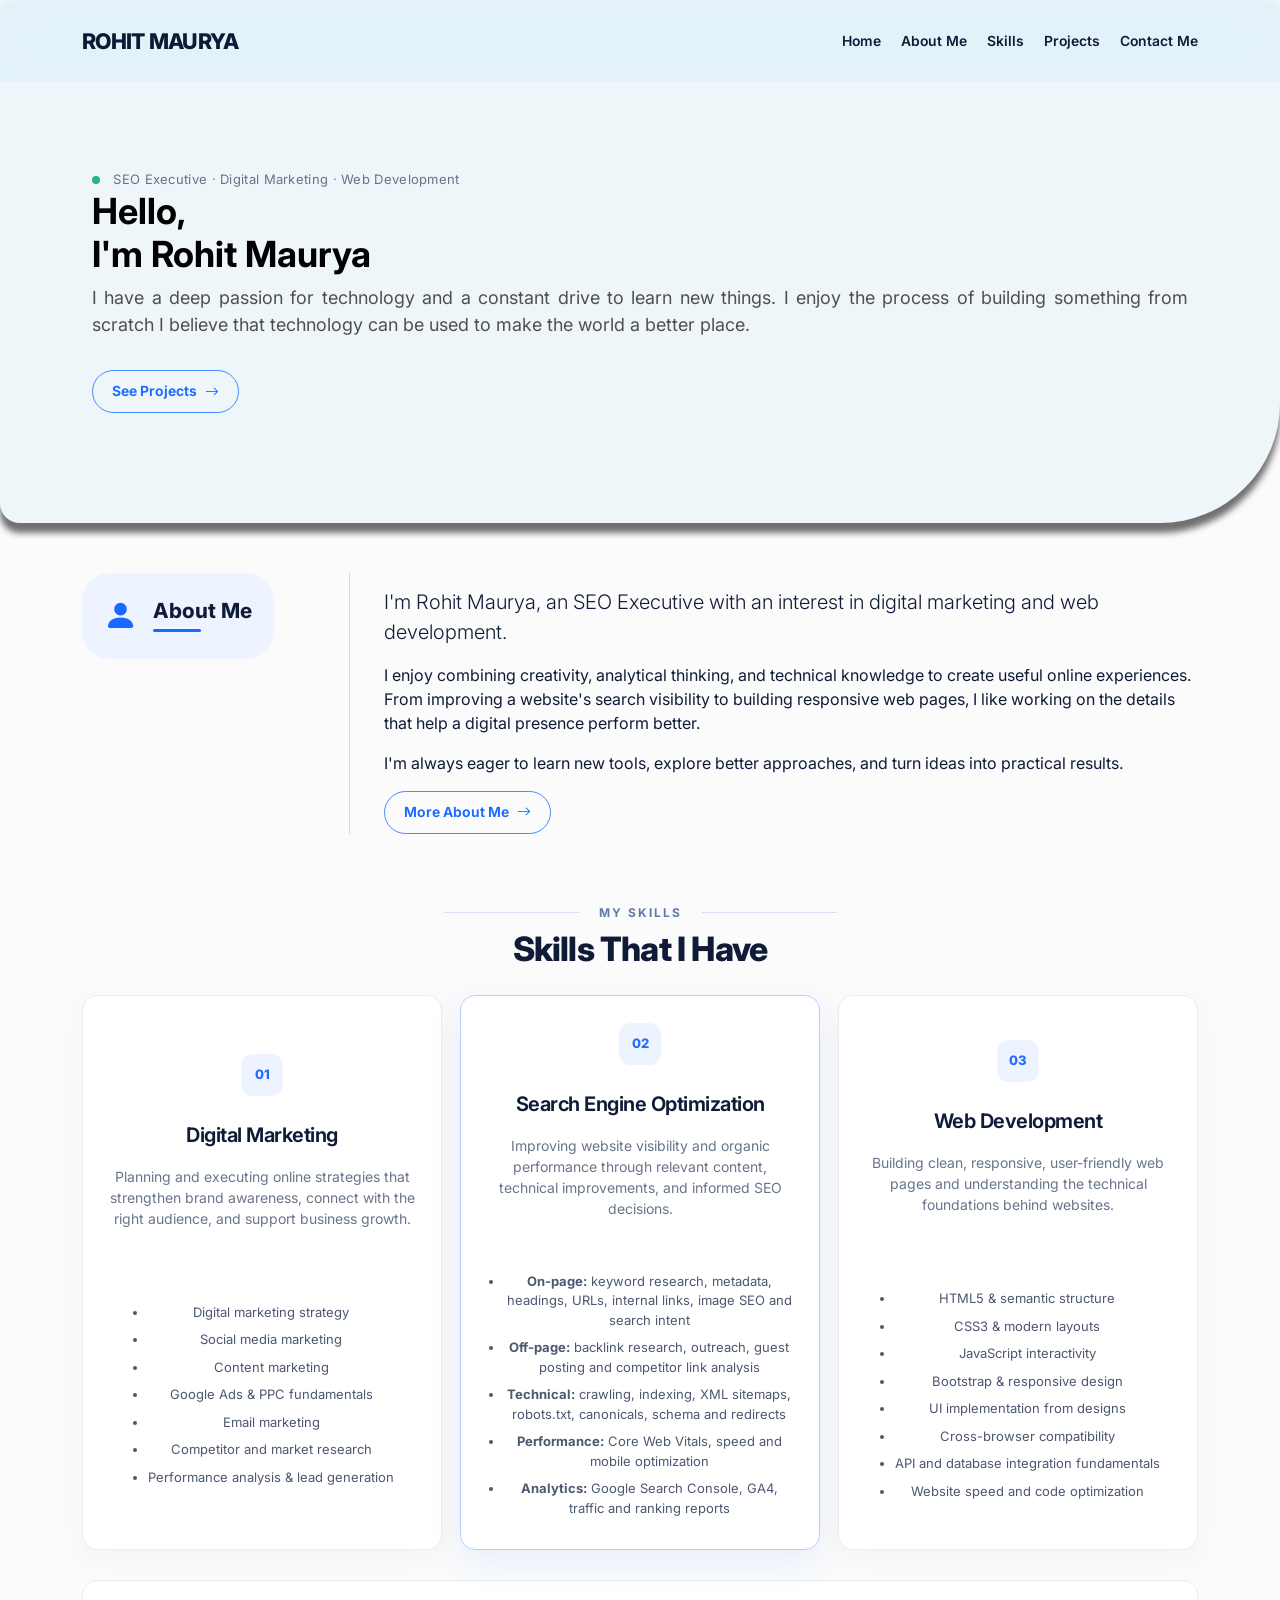
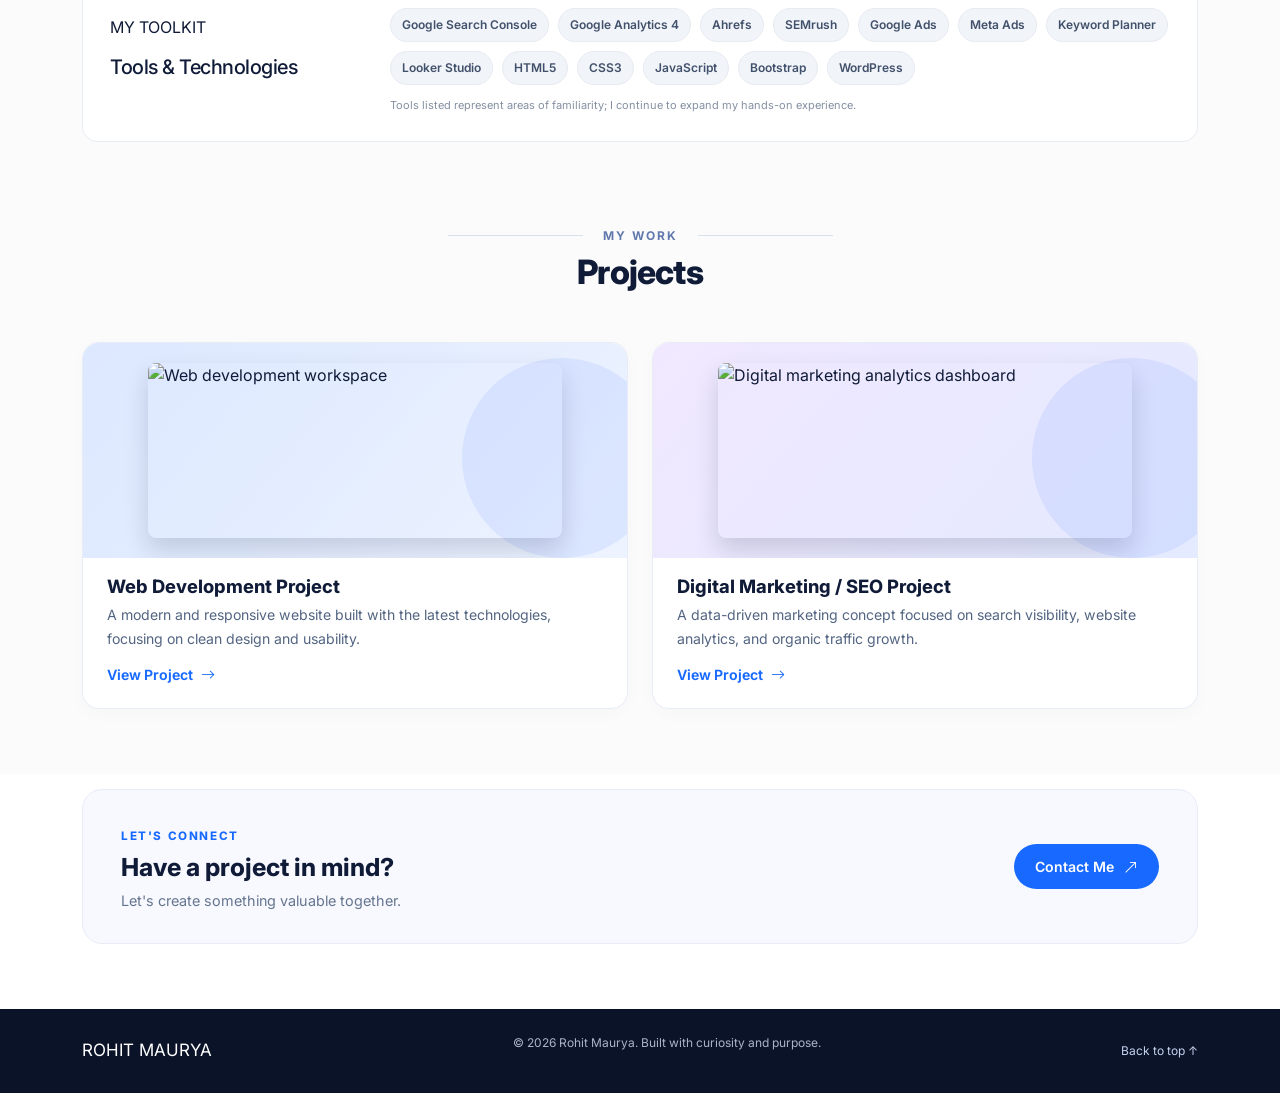
==== index.html @ 66397ce5 "Add files via upload" ====
<!DOCTYPE html>
<html lang="en">

<head>
    <meta charset="UTF-8">
    <meta name="viewport" content="width=device-width, initial-scale=1.0">

    <title>Rohit Maurya | SEO & Digital Marketing Professional</title>
    <meta name="description" content="Portfolio of Rohit Maurya, SEO Executive and Web Development enthusiast.">

    <!-- Bootstrap 5 -->
    <link href="https://cdn.jsdelivr.net/npm/bootstrap@5.3.3/dist/css/bootstrap.min.css" rel="stylesheet">

    <!-- Bootstrap Icons -->
    <link href="https://cdn.jsdelivr.net/npm/bootstrap-icons@1.11.3/font/bootstrap-icons.min.css" rel="stylesheet">

    <!-- Google Fonts -->
    <link href="https://fonts.googleapis.com/css2?family=Inter:wght@400;500;600;700;800&display=swap" rel="stylesheet">

    <link rel="stylesheet" href="style.css">
</head>

<body>

    <!-- Navbar -->
    <nav class="navbar navbar-expand-lg fixed-top" id="mainNav">
        <div class="container">
            <a class="navbar-brand" href="#home">
                ROHIT <span>MAURYA</span>
            </a>

            <button class="navbar-toggler" type="button" data-bs-toggle="collapse" data-bs-target="#navMenu"
                aria-controls="navMenu" aria-expanded="false" aria-label="Toggle navigation">
                <span class="navbar-toggler-icon"></span>
            </button>

            <div class="collapse navbar-collapse" id="navMenu">
                <ul class="navbar-nav ms-auto">
                    <li class="nav-item"><a class="nav-link active" href="/index.html">Home</a></li>
                    <li class="nav-item"><a class="nav-link" href="/aboutme.html">About Me</a></li>
                    <li class="nav-item"><a class="nav-link" href="/skill.html">Skills</a></li>
                    <li class="nav-item"><a class="nav-link" href="/projects.html">Projects</a></li>
                    <li class="nav-item"><a class="nav-link" href="#contact">Contact Me</a></li>
                </ul>
            </div>
        </div>
    </nav>

    <main>
        <!-- herosection -->
        <div class="container-fluid herosection">
            <div class="card-body hero-body">
                <div class="hero-note"><span class="dot"></span> SEO Executive · Digital Marketing · Web Development
                </div>
                <h2 class="card-title mb-2 hero-title">Hello,<br>I'm Rohit Maurya</h2>
                <p class="card-text hero-content">
                    I have a deep passion for technology and a constant drive to learn new things. I enjoy the process
                    of building
                    something from scratch I believe that technology can be used to make the world a better place.</p>
                <a href="/projects.html" class="hero-btn text-link mt-3">
                    See Projects<i class="bi bi-arrow-right"></i>
                </a>
            </div>

        </div>
        <!-- herosection -->


        <!-- About -->
        <section class="about-section section-space" id="about">
            <div class="container">
                <div class="row align-items-start g-4 g-lg-5">
                    <div class="col-lg-3">
                        <div class="about-label">
                            <i class="bi bi-person-fill"></i>
                            <div>
                                <h2>About Me</h2>
                                <span class="mini-line"></span>
                            </div>
                        </div>
                    </div>

                    <div class="col-lg-9 about-content">
                        <p class="about-text">
                        <p class="lead">I'm Rohit Maurya, an SEO Executive with an interest in digital marketing and web
                            development.</p>
                        <p>I enjoy combining creativity, analytical thinking, and technical knowledge to create useful
                            online experiences. From improving a website's search visibility to building responsive web
                            pages, I like working on the details that help a digital presence perform better.</p>
                        <p>I'm always eager to learn new tools, explore better approaches, and turn ideas into practical
                            results.</p>
                        </p>

                        <a href="/aboutme.html" class="hero-btn text-link">
                            More About Me <i class="bi bi-arrow-right"></i>
                        </a>
                    </div>
                </div>
            </div>
        </section>

        <!-- Skills -->
        <section class="skills-section section-space" id="skills">
            <div class="container">
                <div class="section-title">
                    <div class="title-divider"></div>
                    <span>MY SKILLS</span>
                    <div class="title-divider"></div>
                </div>

                <h2 class="section-heading">Skills That I Have</h2>

                <!--  -->
                 <div class="skill-grid">
          <article class="skill-card">
            <div class="card-icon">01</div>
            <h3>Digital Marketing</h3>
            <p>Planning and executing online strategies that strengthen brand awareness, connect with the right audience, and support business growth.</p>
            <ul>
              <li>Digital marketing strategy</li><li>Social media marketing</li><li>Content marketing</li>
              <li>Google Ads &amp; PPC fundamentals</li><li>Email marketing</li><li>Competitor and market research</li>
              <li>Performance analysis &amp; lead generation</li>
            </ul>
          </article>
          <article class="skill-card featured">
            <div class="card-icon">02</div>
            <h3>Search Engine Optimization</h3>
            <p>Improving website visibility and organic performance through relevant content, technical improvements, and informed SEO decisions.</p>
            <ul>
              <li><strong>On-page:</strong> keyword research, metadata, headings, URLs, internal links, image SEO and search intent</li>
              <li><strong>Off-page:</strong> backlink research, outreach, guest posting and competitor link analysis</li>
              <li><strong>Technical:</strong> crawling, indexing, XML sitemaps, robots.txt, canonicals, schema and redirects</li>
              <li><strong>Performance:</strong> Core Web Vitals, speed and mobile optimization</li>
              <li><strong>Analytics:</strong> Google Search Console, GA4, traffic and ranking reports</li>
            </ul>
          </article>
          <article class="skill-card">
            <div class="card-icon">03</div>
            <h3>Web Development</h3>
            <p>Building clean, responsive, user-friendly web pages and understanding the technical foundations behind websites.</p>
            <ul>
              <li>HTML5 &amp; semantic structure</li><li>CSS3 &amp; modern layouts</li><li>JavaScript interactivity</li>
              <li>Bootstrap &amp; responsive design</li><li>UI implementation from designs</li>
              <li>Cross-browser compatibility</li><li>API and database integration fundamentals</li>
              <li>Website speed and code optimization</li>
            </ul>
          </article>
        </div>
           <div class="tools-panel">
          <div><p class="section-kicker">MY TOOLKIT</p><h3>Tools &amp; Technologies</h3></div>
          <div class="tool-tags">
            <span>Google Search Console</span><span>Google Analytics 4</span><span>Ahrefs</span>
            <span>SEMrush</span><span>Google Ads</span><span>Meta Ads</span>
            <span>Keyword Planner</span><span>Looker Studio</span><span>HTML5</span>
            <span>CSS3</span><span>JavaScript</span><span>Bootstrap</span><span>WordPress</span>
          </div>
          <p class="tool-note">Tools listed represent areas of familiarity; I continue to expand my hands-on experience.</p>
        </div>
                <!--  -->
            </div>
        </section>

        <!-- Projects -->
        <section class="projects-section section-space" id="projects">
            <div class="container">
                <div class="section-title">
                    <div class="title-divider"></div>
                    <span>MY WORK</span>
                    <div class="title-divider"></div>
                </div>

                <h2 class="section-heading">Projects</h2>

                <div class="row g-4 project-grid">
                    <!-- Project 1 -->
                    <div class="col-lg-6">
                        <article class="project-card">
                            <div class="project-visual web-visual">
                                <div class="visual-circle"></div>
                                <img src="https://images.unsplash.com/photo-1498050108023-c5249f4df085?auto=format&fit=crop&w=1000&q=85"
                                    alt="Web development workspace" loading="lazy">
                            </div>

                            <div class="project-content">
                                <h3>Web Development Project</h3>
                                <p>
                                    A modern and responsive website built with the latest
                                    technologies, focusing on clean design and usability.
                                </p>
                                <a href="/projects.html" class="project-link">
                                    View Project <i class="bi bi-arrow-right"></i>
                                </a>
                            </div>
                        </article>
                    </div>

                    <!-- Project 2 -->
                    <div class="col-lg-6">
                        <article class="project-card">
                            <div class="project-visual marketing-visual">
                                <div class="visual-circle"></div>
                                <img src="https://images.unsplash.com/photo-1460925895917-afdab827c52f?auto=format&fit=crop&w=1000&q=85"
                                    alt="Digital marketing analytics dashboard" loading="lazy">
                            </div>

                            <div class="project-content">
                                <h3>Digital Marketing / SEO Project</h3>
                                <p>
                                    A data-driven marketing concept focused on search
                                    visibility, website analytics, and organic traffic growth.
                                </p>
                                <a href="/projects.html" class="project-link">
                                    View Project <i class="bi bi-arrow-right"></i>
                                </a>
                            </div>
                        </article>
                    </div>
                </div>
            </div>
        </section>

        <!-- Contact -->
        <section class="contact-strip" id="contact">
            <div class="container">
                <div class="contact-inner">
                    <div>
                        <span class="contact-eyebrow">LET'S CONNECT</span>
                        <h2>Have a project in mind?</h2>
                        <p>Let's create something valuable together.</p>
                    </div>

                    <a class="contact-button" href="mailto:rohitmaurya0117@gmail.com">
                        Contact Me <i class="bi bi-arrow-up-right"></i>
                    </a>
                </div>
            </div>
        </section>
    </main>

      
  </main>

  <footer class="footer">
    <div class="container footer-inner"><a class="brand" href="#home">ROHIT MAURYA</a><p>© <span id="year"></span> Rohit Maurya. Built with curiosity and purpose.</p><a href="#home">Back to top ↑</a></div>
  </footer>
    <script src="https://cdnjs.cloudflare.com/ajax/libs/animejs/4.5.0/anime.esm.min.js"
        integrity="sha512-Wr0/JdMQ70ZcJuGM00/sVJDfzeCWRFL+H7A8zTi1gIH6t5KwIFBi5yGyXAb1EV81yyJfOAC5cBMR56NZNC5a0g=="
        crossorigin="anonymous" referrerpolicy="no-referrer"></script>
    <script src="https://cdn.jsdelivr.net/npm/bootstrap@5.3.3/dist/js/bootstrap.bundle.min.js"></script>
    <script src="script.js"></script>
</body>

</html>
---- style.css ----
:root {
  --navy: #0d1935;
  --navy-light: #15264a;
  --blue: #1769ff;
  --text: #101b38;
  --muted: #66758f;
  --border: #e7ecf7;
  --light: #f5f8ff;
}

* {
  box-sizing: border-box;
}

html {
  scroll-behavior: smooth;
  scroll-padding-top: 90px;
}

body {
  margin: 0;
  font-family: "Inter", sans-serif;
  color: var(--text);
  background: #FBFBFB;
  overflow-x: hidden;
}

a {
  text-decoration: none;
}

section {
  scroll-margin-top: 80px;
}

/* NAVIGATION */

.navbar {
  min-height: 82px;
  padding: 15px 0;
  /* background: rgba(255, 255, 255, 0.94); */
  background:#1B98E00D ;
  backdrop-filter: blur(14px);
  transition: box-shadow 0.3s, padding 0.3s;
}

.navbar.scrolled {
  padding: 10px 0;
  box-shadow: 0 5px 25px rgba(13, 25, 53, 0.08);
}

.navbar-brand,
.footer-brand {
  color: var(--navy);
  font-size: 1.35rem;
  font-weight: 800;
  letter-spacing: -0.7px;
}

/* .navbar-brand span,
.footer-brand span {
  color: var(--blue);
} */

.navbar-nav {
  gap: 20px;
}

.nav-link {
  position: relative;
  color: var(--text);
  font-size: 0.87rem;
  font-weight: 600;
  padding: 12px 0 !important;
}

.nav-link:hover,
.nav-link.active {
  color: var(--blue);
}

.nav-link::after {
  position: absolute;
  content: "";
  left: 0;
  bottom: 4px;
  width: 0;
  height: 2px;
  background: var(--blue);
  transition: width 0.25s;
}

.nav-link:hover::after,
.nav-link.active::after {
  width: 100%;
}

.navbar-toggler:focus {
  box-shadow: 0 0 0 3px rgba(23, 105, 255, 0.15);
}

/* HERO SECTION */
/* herosection  */
.herosection {
   padding-top: 90px;
   padding-bottom: 30px;
    border-radius:  20px 20px 120px 20px;
    background-color: #1B98E00D;
    box-shadow: 0 10px 6px rgba(14, 13, 13, 0.584);
    color: #010101;
}
 .hero-body {
    padding: 80px;
    text-align:justify;      
}
.hero-subtitle {
    font-size: 18px;
    color: #757373;
    margin-bottom: 10px;
}
.hero-title {
    font-size: 36px;
    font-weight: bold;
    margin-bottom: 25px;
}
.hero-content {
    font-size: 18px;
    line-height: 1.5;
    color: #4f4f4f;
}
.hero-btn{
  display: inline-flex;
  align-items: center;
  gap: 12px;
  color: rgb(0, 0, 0);
  border: 1px solid #438cff;
  border-radius: 30px;
  padding: 10px 19px;
  font-size: 0.87rem;
  font-weight: 600;
  transition: 0.25s ease;
}
 

/* herosection  */

/* .hero-section {
  padding-top: 100px;
  padding-bottom: 30px;
}

.hero-box {
  position: relative;
  overflow: hidden;
  min-height: 350px;
  padding: 35px 10%;
  display: flex;
  align-items: center;
  color: white;
  border-radius: 23px;
  background:
    radial-gradient(circle at 80% 35%, rgba(49, 93, 177, 0.2), transparent 32%),
    linear-gradient(120deg, #0d1935, #12264c);
  box-shadow: 0 12px 30px rgba(13, 25, 53, 0.12);
}

.hero-box::before,
.hero-box::after {
  position: absolute;
  content: "";
  border-radius: 50%;
  border: 1px solid rgba(255, 255, 255, 0.06);
  pointer-events: none;
}

.hero-box::before {
  width: 390px;
  height: 390px;
  right: -100px;
  top: -190px;
}

.hero-box::after {
  width: 300px;
  height: 300px;
  left: -190px;
  bottom: -200px;
}

.hero-copy {
  position: relative;
  z-index: 2;
}

.hero-subtitle {
  color: #cbd6e9;
  font-size: 0.9rem;
  margin-bottom: 15px;
}

.hero-subtitle span {
  color: #71a6ff;
  margin: 0 3px;
}

.hero-copy h1 {
  font-size: clamp(2.3rem, 4vw, 3.2rem);
  font-weight: 800;
  line-height: 1.16;
  letter-spacing: -1.6px;
  margin: 0;
}

.hero-copy h1 span {
  color: #438cff;
}

.blue-line {
  width: 62px;
  height: 5px;
  border-radius: 5px;
  background: #438cff;
  margin: 18px 0;
}

.hero-description {
  max-width: 520px;
  color: #d0daec;
  font-size: 0.9rem;
  line-height: 1.85;
  margin-bottom: 22px;
}

.hero-button {
  display: inline-flex;
  align-items: center;
  gap: 12px;
  color: white;
  border: 1px solid #438cff;
  border-radius: 30px;
  padding: 10px 19px;
  font-size: 0.87rem;
  font-weight: 600;
  transition: 0.25s ease;
}

.hero-button:hover {
  color: white;
  background: var(--blue);
  transform: translateY(-2px);
}

.portrait-area {
  position: relative;
  width: 270px;
  height: 270px;
  margin: auto;
  display: grid;
  place-items: center;
}

.portrait-circle {
  position: absolute;
  width: 220px;
  height: 220px;
  background: linear-gradient(135deg, #a7c7ff, #327bfa);
  border-radius: 50%;
}

.portrait-ring {
  position: absolute;
  width: 260px;
  height: 260px;
  border: 1px solid rgba(94, 145, 255, 0.4);
  border-radius: 50%;
}

.portrait {
  position: relative;
  z-index: 1;
  width: 205px;
  height: 245px;
  object-fit: cover;
  object-position: center top;
  border-radius: 0 0 100px 100px;
  -webkit-mask-image: linear-gradient(to bottom, black 85%, transparent);
  mask-image: linear-gradient(to bottom, black 85%, transparent);
}

.hero-dots {
  position: absolute;
  width: 40px;
  height: 40px;
  opacity: 0.9;
  background-image: radial-gradient(#4d8cff 2px, transparent 2px);
  background-size: 15px 15px;
}

.dots-left {
  top: 60px;
  left: 25px;
}

.dots-right {
  right: 25px;
  bottom: 45px;
} */

/* COMMON SECTION SPACING */

.section-space {
  padding: 65px 0;
}

/* ABOUT SECTION */

.about-section {
  padding-top: 50px;
  padding-bottom: 45px;
}

.about-label {
  display: inline-flex;
  align-items: center;
  gap: 15px;
  padding: 18px 22px;
  background: #edf3ff;
  border-radius: 27px;
}

.about-label > i {
  font-size: 2.1rem;
  color: var(--blue);
}

.about-label h2 {
  font-size: 1.3rem;
  font-weight: 750;
  margin: 0 0 5px;
}

.mini-line {
  display: block;
  height: 3px;
  width: 48px;
  background: var(--blue);
  border-radius: 5px;
}

.about-content {
  border-left: 1px solid #cbd8ef;
  padding-left: 34px;
}

.about-text {
  font-size: 1rem;
  line-height: 1.7;
  font-weight: 500;
  margin-bottom: 14px;
}

.text-link {
  display: inline-flex;
  align-items: center;
  gap: 8px;
  color: var(--blue);
  font-weight: 650;
  transition: gap 0.2s;
}

.text-link:hover {
  gap: 13px;
  color: #064fc9;
}

/* SECTION TITLES */

.section-title {
  display: flex;
  align-items: center;
  justify-content: center;
  gap: 20px;
  margin-bottom: 7px;
}

.section-title span {
  color: #6179ad;
  font-size: 0.75rem;
  font-weight: 700;
  letter-spacing: 2px;
  white-space: nowrap;
}

.title-divider {
  width: 135px;
  height: 1px;
  background: #d7e0f1;
}

.section-heading {
  text-align: center;
  font-size: clamp(1.7rem, 3vw, 2.1rem);
  font-weight: 800;
  letter-spacing: -0.8px;
  margin: 0 0 26px;
}

/* SKILLS */

.skills-section {
  padding-top: 25px;
  padding-bottom: 35px;
}

.skill-grid {
  margin-top: 12px;
}

.skill-card {
  min-height: 104px;
  height: 100%;
  display: flex;
  flex-direction: column;
  align-items: center;
  justify-content: center;
  gap: 10px;
  padding: 18px 12px;
  text-align: center;
  border: 1px solid var(--border);
  border-radius: 19px;
  background: linear-gradient(145deg, #fff, #fbfcff);
  box-shadow: 0 5px 12px rgba(13, 25, 53, 0.035);
  transition: transform 0.25s, box-shadow 0.25s, border-color 0.25s;
}

.skill-card:hover {
  transform: translateY(-5px);
  border-color: #bcd1ff;
  box-shadow: 0 12px 28px rgba(13, 25, 53, 0.08);
}

.skill-card > i {
  color: var(--blue);
  font-size: 1.9rem;
}

.skill-card h3 {
  font-size: 0.9rem;
  font-weight: 650;
  margin: 0;
}

/* PROJECTS */

.projects-section {
  padding-top: 5px;
  padding-bottom: 65px;
}

.project-grid {
  margin-top: 5px;
}

.project-card {
  height: 100%;
  overflow: hidden;
  background: #fff;
  border: 1px solid var(--border);
  border-radius: 17px;
  box-shadow: 0 5px 18px rgba(13, 25, 53, 0.025);
  transition: transform 0.3s, box-shadow 0.3s;
}

.project-card:hover {
  transform: translateY(-5px);
  box-shadow: 0 15px 35px rgba(13, 25, 53, 0.09);
}

.project-visual {
  position: relative;
  height: 215px;
  display: flex;
  align-items: center;
  justify-content: center;
  overflow: hidden;
}

.web-visual {
  background: linear-gradient(130deg, #dce8ff, #edf3ff);
}

.marketing-visual {
  background: linear-gradient(130deg, #f0e8ff, #e4eaff);
}

.visual-circle {
  position: absolute;
  width: 200px;
  height: 200px;
  right: -35px;
  top: 15px;
  border-radius: 50%;
  background: rgba(91, 134, 255, 0.12);
}

.project-visual img {
  position: relative;
  z-index: 1;
  width: 76%;
  height: 175px;
  object-fit: cover;
  border-radius: 8px;
  box-shadow: 0 12px 25px rgba(13, 25, 53, 0.16);
  transition: transform 0.4s;
}

.project-card:hover .project-visual img {
  transform: scale(1.04);
}

.project-content {
  padding: 17px 24px 22px;
}

.project-content h3 {
  font-size: 1.15rem;
  font-weight: 750;
  margin-bottom: 6px;
}

.project-content p {
  color: #536582;
  font-size: 0.88rem;
  line-height: 1.65;
  margin-bottom: 12px;
}

.project-link {
  display: inline-flex;
  align-items: center;
  gap: 8px;
  color: var(--blue);
  font-size: 0.88rem;
  font-weight: 650;
  transition: gap 0.2s;
}

.project-link:hover {
  gap: 13px;
  color: #064fc9;
}

/* CONTACT STRIP */

.contact-strip {
  padding: 15px 0 65px;
  background: #fff;
}

.contact-inner {
  display: flex;
  align-items: center;
  justify-content: space-between;
  gap: 25px;
  padding: 32px 38px;
  border: 1px solid var(--border);
  border-radius: 20px;
  background: #f7f9ff;
}

.contact-eyebrow {
  color: var(--blue);
  font-size: 0.73rem;
  font-weight: 750;
  letter-spacing: 1.6px;
}

.contact-inner h2 {
  font-size: 1.55rem;
  font-weight: 750;
  margin: 7px 0;
}

.contact-inner p {
  color: var(--muted);
  font-size: 0.9rem;
  margin: 0;
}

.contact-button {
  display: inline-flex;
  align-items: center;
  gap: 10px;
  flex-shrink: 0;
  padding: 12px 21px;
  border-radius: 30px;
  background: var(--blue);
  color: white;
  font-size: 0.88rem;
  font-weight: 600;
  transition: 0.25s;
}

.contact-button:hover {
  color: white;
  background: #0752d8;
  transform: translateY(-2px);
}

/* FOOTER */

.footer {
  padding: 35px 0 0;
  color: #fff;
  background:
    radial-gradient(ellipse at 15% 100%, #1b3056, transparent 42%),
    var(--navy);
}

.footer-brand {
  color: #fff;
  font-size: 1.5rem;
}

.footer-tagline {
  color: #b5c4dd;
  font-size: 0.83rem;
  margin: 7px 0 0;
}

.footer-middle {
  display: flex;
  flex-direction: column;
  gap: 6px;
}

.footer-middle h3 {
  font-size: 1rem;
  font-weight: 700;
  margin-bottom: 4px;
}

.footer-middle a {
  color: #c5d2e7;
  font-size: 0.83rem;
  transition: color 0.2s;
}

.footer-middle a:hover {
  color: #70a7ff;
}

.social-links {
  display: flex;
  justify-content: flex-end;
  gap: 12px;
}

.social-links a {
  width: 43px;
  height: 43px;
  display: grid;
  place-items: center;
  border-radius: 50%;
  background: rgba(255, 255, 255, 0.1);
  color: white;
  font-size: 1.1rem;
  transition: background 0.25s, transform 0.25s;
}

.social-links a:hover {
  background: var(--blue);
  transform: translateY(-4px);
}

.footer-bottom {
  text-align: center;
  margin-top: 30px;
  padding: 19px 0;
  border-top: 1px solid rgba(255, 255, 255, 0.12);
}

.footer-bottom p {
  margin: 0;
  color: #c1cde0;
  font-size: 0.8rem;
}

/* RESPONSIVE */

@media (max-width: 991.98px) {
  .navbar-nav {
    gap: 4px;
    padding: 12px 0;
  }

  .nav-link::after {
    display: none;
  }

  .hero-box {
    padding: 35px 7%;
  }

  .portrait-area {
    width: 235px;
    height: 235px;
  }

  .portrait-ring {
    width: 220px;
    height: 220px;
  }

  .portrait-circle {
    width: 190px;
    height: 190px;
  }

  .portrait {
    width: 175px;
    height: 215px;
  }

  .about-label {
    margin-bottom: 8px;
  }

  .about-content {
    padding-left: 20px;
  }

  .project-visual {
    height: 195px;
  }

  .project-visual img {
    height: 155px;
  }
}

@media (max-width: 767.98px) {
  .hero-section {
    padding-top: 95px;
  }

  .hero-box {
    padding: 35px 24px;
  }

  .hero-copy h1 {
    font-size: clamp(2.15rem, 8vw, 3rem);
  }

  .hero-description {
    font-size: 0.87rem;
  }

  .portrait-area {
    margin-bottom: 10px;
  }

  .about-section {
    padding-top: 35px;
  }

  .about-content {
    border-left: 0;
    padding-left: 12px;
  }

  .about-text {
    font-size: 0.94rem;
  }

  .title-divider {
    width: 65px;
  }

  .section-heading {
    margin-bottom: 20px;
  }

  .skill-card {
    min-height: 115px;
  }

  .project-content {
    padding: 18px;
  }

  .contact-inner {
    align-items: flex-start;
    flex-direction: column;
    padding: 27px 23px;
  }

  .footer-middle {
    margin-top: 5px;
  }

  .social-links {
    justify-content: flex-start;
  }
}

@media (max-width: 400px) {
  .navbar-brand {
    font-size: 1.15rem;
  }

  .hero-box {
    padding: 30px 19px;
  }

  .hero-subtitle {
    font-size: 0.76rem;
  }

  .skill-card h3 {
    font-size: 0.78rem;
  }

  .section-title {
    gap: 12px;
  }

  .title-divider {
    width: 38px;
  }

  .project-visual {
    height: 175px;      
  }

  .project-visual img {
    height: 140px;
  }
}

@media (prefers-reduced-motion: reduce) {
  html {
    scroll-behavior: auto;
  }

  *,
  *::before,
  *::after {
    transition-duration: 0.01ms !important;
  }
}

/* new css */
 
#projects{
  padding-top:50px;

}
.hero-note {
    font-size: 13px;
    color: #64748b;
    letter-spacing: .3px
}

.dot {
    display: inline-block;
    width: 8px;
    height: 8px;
    border-radius: 50%;
    background: #27b47e;
    margin-right: 9px
}
/* skills */
.skill-grid {
    display: grid;
    grid-template-columns: repeat(3, 1fr);
    gap: 18px;
    align-items: stretch
}

.skill-card {
    background: #fff;
    border: 1px solid #e8edf4;
    border-radius: 15px;
    padding: 27px 25px;
    box-shadow: 0 8px 28px rgba(16, 26, 53, .035)
}

.skill-card.featured {
    border-color: #b9ceff;
    box-shadow: 0 12px 34px rgba(38, 108, 255, .09)
}

.card-icon {
    width: 42px;
    height: 42px;
    display: grid;
    place-items: center;
    border-radius: 12px;
    background: #edf3ff;
    color: #246bff;
    font-size: 13px;
    font-weight: 800
}

.skill-card h3,
.tools-panel h3 {
    font-size: 20px;
    margin: 17px 0 9px;
    letter-spacing: -.5px
}

.skill-card p {
    font-size: 14px;
    color: #68758a;
    min-height: 90px
}

.skill-card ul {
    padding-left: 18px;
    margin: 17px 0 0;
    color: #4c5870;
    font-size: 13px
}

.skill-card li {
    padding: 4px 0
}
/* skills */
.tools-panel {
    margin-top: 30px;
    background: #fff;
    border: 1px solid #e8edf4;
    border-radius: 15px;
    padding: 27px;
    display: grid;
    grid-template-columns: 250px 1fr;
    gap: 12px 30px;
    align-items: center
}

.tools-panel h3 {
    margin: 0
}

.tool-tags,
.strengths {
    display: flex;
    flex-wrap: wrap;
    gap: 9px
}

.tool-tags span,
.strengths span {
    font-size: 12px;
    font-weight: 600;
    color: #42516b;
    background: #f1f4f9;
    border: 1px solid #e7ebf2;
    padding: 7px 11px;
    border-radius: 30px
}

.tool-note {
    grid-column: 2;
    color: #8490a2;
    font-size: 11px;
    margin: 0
}

.approach-grid {
    align-items: start
}

.strengths {
    margin-top: 24px
}

 

    

.footer {
    padding: 25px 0;
    background: #0b1328;
    color: #aab4c8
}

.footer-inner {
    display: flex;
    justify-content: space-between;
    align-items: center;
    gap: 20px
}

.footer .brand {
    color: #fff;
    font-size: 17px
}

.footer p,
.footer a:last-child {
    font-size: 12px
}

.footer a:last-child {
    color: #c5d2ed
}
/* media quries */
@media(max-width:900px) {
    .nav-links {
        gap: 18px
    }

    .skill-grid,
    .project-grid {
        grid-template-columns: 1fr 1fr
    }

    .skill-card:last-child {
        grid-column: span 2
    }

    .about-grid,
    .approach-grid {
        gap: 40px
    }

    .tools-panel {
        grid-template-columns: 1fr
    }

    .tool-note {
        grid-column: 1
    }
}

@media(max-width:680px) {
    .container {
        width: min(100% - 38px, 560px)
    }

    .site-header {
        height: 72px
    }

    .brand {
        font-size: 20px
    }

    .menu-toggle {
        display: block
    }

    .nav-links {
        display: none;
        position: absolute;
        top: 71px;
        left: 0;
        right: 0;
        background: #fff;
        padding: 18px 24px 24px;
        box-shadow: 0 14px 20px rgba(16, 26, 53, .08);
        flex-direction: column;
        align-items: flex-start;
        gap: 14px
    }

    .nav-links.open {
        display: flex
    }

    .hero {
        min-height: 620px;
        border-radius: 0 0 0 65px
    }

    .hero-inner {
        padding-top: 0;
        padding-bottom: 60px
    }

    .eyebrow {
        font-size: 14px
    }

    .eyebrow span {
        padding: 0 3px
    }

    .hero h1 {
        font-size: 43px
    }

    .hero-copy {
        font-size: 16px
    }

    .hero-actions {
        gap: 17px;
        flex-wrap: wrap
    }

    .hero-note {
        margin-top: 35px
    }

    .section {
        padding: 72px 0
    }

    .about-grid,
    .approach-grid {
        grid-template-columns: 1fr;
        gap: 22px
    }

    .section h2,
    .contact-section h2 {
        font-size: 35px
    }

    .skill-grid,
    .project-grid {
        grid-template-columns: 1fr
    }

    .skill-card:last-child {
        grid-column: auto
    }

    .skill-card p,
    .project-card p {
        min-height: 0
    }

    .tools-panel {
        padding: 22px
    }

    .contact-section {
        padding: 75px 0
    }

    .footer-inner {
        flex-direction: column;
        align-items: flex-start;
        gap: 7px
    }

    .footer p {
        margin: 0
    }
}

.reveal {
    opacity: 0;
    transform: translateY(18px);
    transition: opacity .65s ease, transform .65s ease
}

.reveal.is-visible {
    opacity: 1;
    transform: translateY(0)
}

@media(prefers-reduced-motion:reduce) {
    html {
        scroll-behavior: auto
    }

    .reveal {
        opacity: 1;
        transform: none;
        transition: none
    }
}
/* media quries */
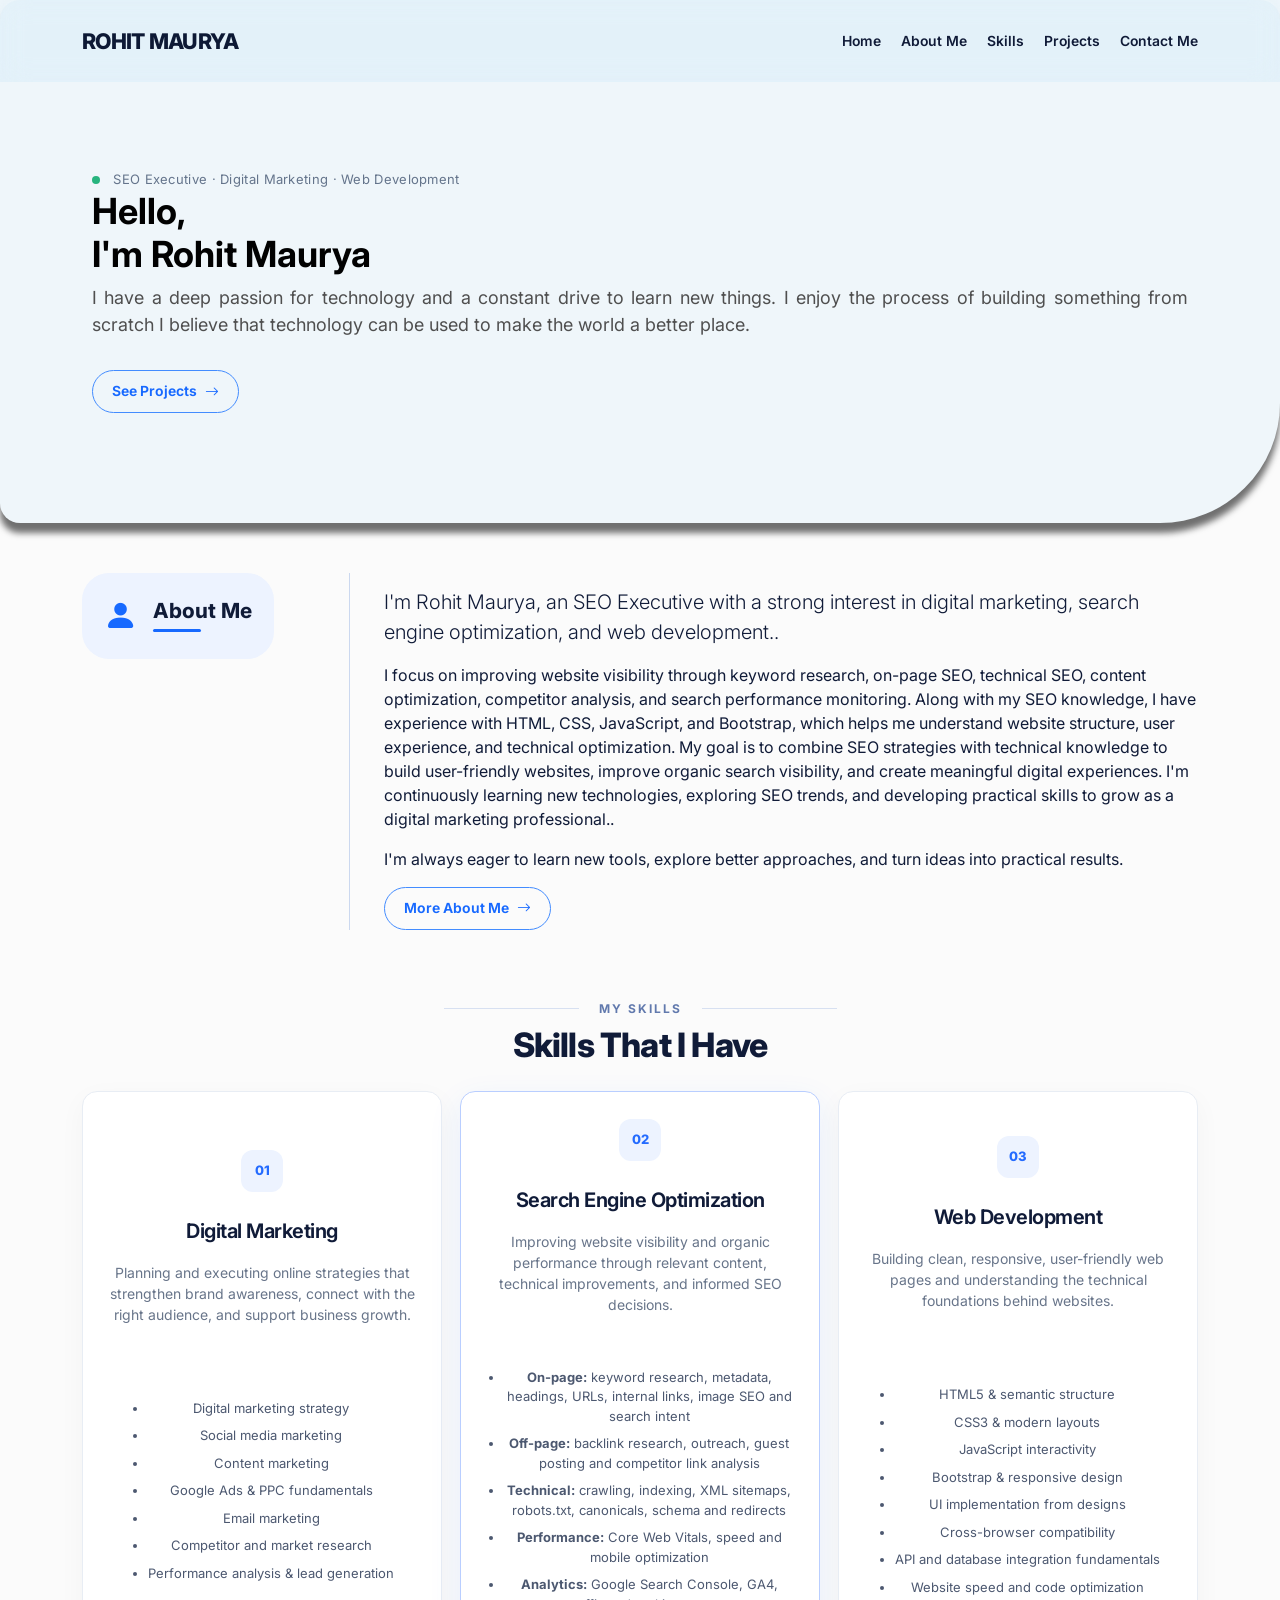
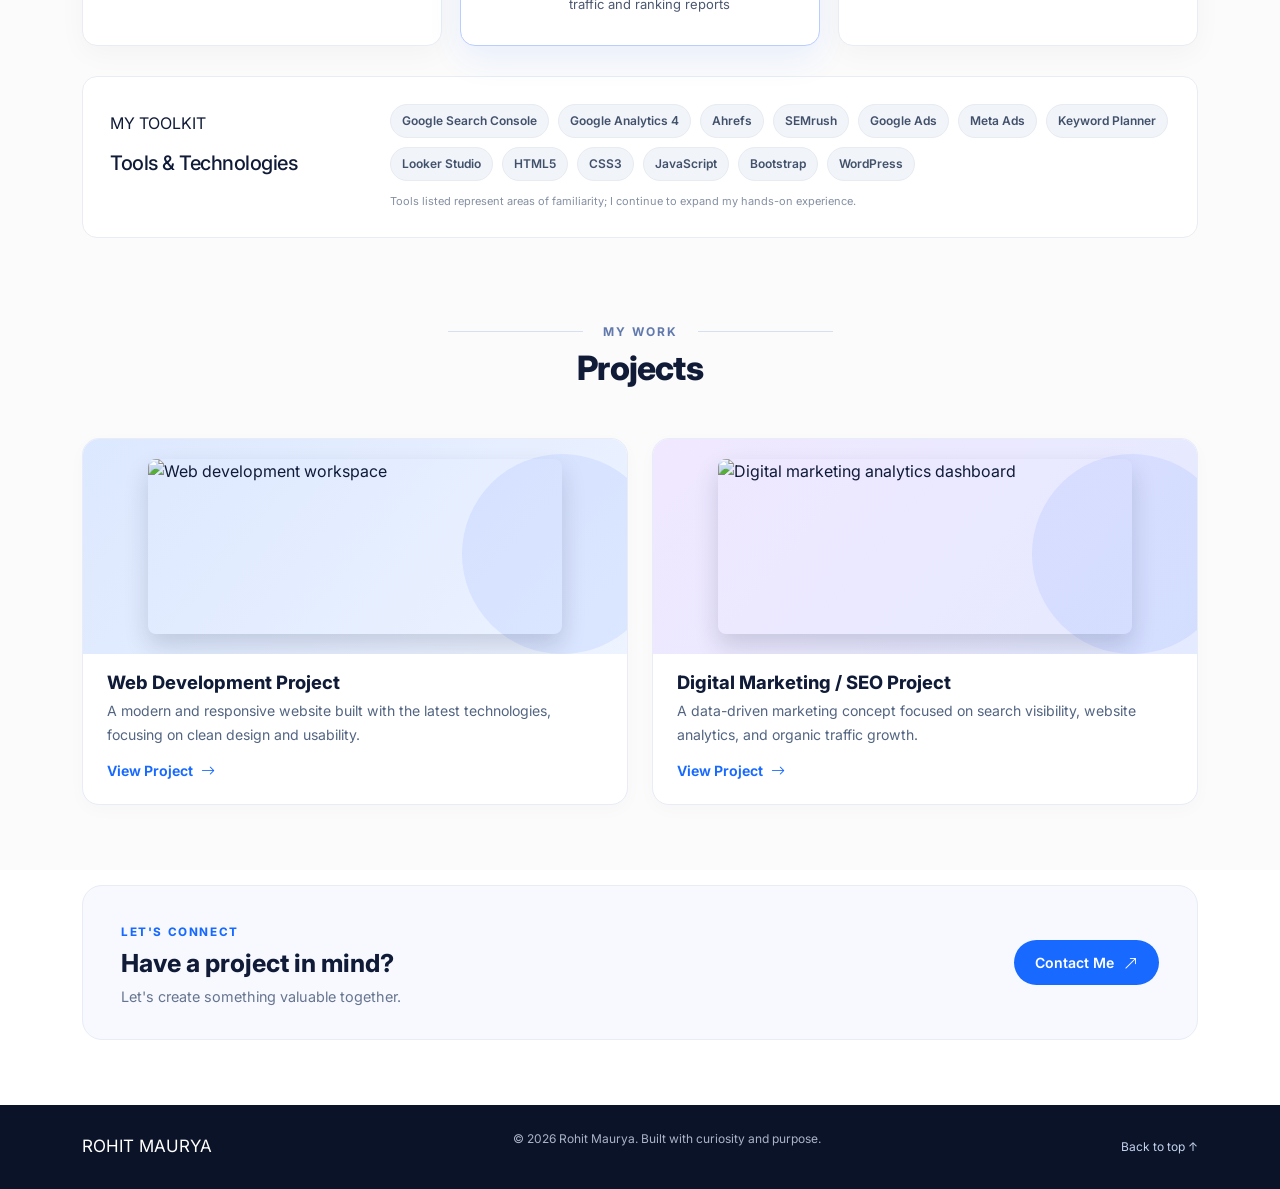
==== commit abc1fef9: "Update index.html" ====
--- a/index.html
+++ b/index.html
@@ -5,18 +5,42 @@
     <meta charset="UTF-8">
     <meta name="viewport" content="width=device-width, initial-scale=1.0">
 
-    <title>Rohit Maurya | SEO & Digital Marketing Professional</title>
-    <meta name="description" content="Portfolio of Rohit Maurya, SEO Executive and Web Development enthusiast.">
+    <!-- SEO Title -->
+    <title>Rohit Maurya | SEO Executive & Digital Marketing Professional</title>
+
+    <!-- Meta Description -->
+    <meta name="description"
+        content="Explore the portfolio of Rohit Maurya, an SEO Executive skilled in technical SEO, on-page SEO, digital marketing, web development and website optimization.">
+
+    <!-- Search Engine Indexing -->
+    <meta name="robots" content="index, follow">
+
+    <!-- Canonical URL -->
+    <link rel="canonical" href="https://rohitmaurya.co.in/">
+
+    <!-- Keywords for content planning; Google does not use meta keywords -->
+    <meta name="author" content="Rohit Maurya">
+
+    <!-- Open Graph / Social Sharing -->
+    <meta property="og:title"
+        content="Rohit Maurya | SEO Executive & Digital Marketing Professional">
+    <meta property="og:description"
+        content="Discover my work in SEO, digital marketing and web development.">
+    <meta property="og:url" content="https://rohitmaurya.co.in/">
+    <meta property="og:type" content="website">
+    <meta property="og:image"
+        content="https://rohitmaurya.co.in/images/og-image.jpg">
+
+    <!-- Theme -->
+    <meta name="theme-color" content="#111827">
 
     <!-- Bootstrap 5 -->
     <link href="https://cdn.jsdelivr.net/npm/bootstrap@5.3.3/dist/css/bootstrap.min.css" rel="stylesheet">
-
     <!-- Bootstrap Icons -->
     <link href="https://cdn.jsdelivr.net/npm/bootstrap-icons@1.11.3/font/bootstrap-icons.min.css" rel="stylesheet">
-
     <!-- Google Fonts -->
     <link href="https://fonts.googleapis.com/css2?family=Inter:wght@400;500;600;700;800&display=swap" rel="stylesheet">
-
+    <!-- css -->
     <link rel="stylesheet" href="style.css">
 </head>
 
@@ -52,7 +76,7 @@
             <div class="card-body hero-body">
                 <div class="hero-note"><span class="dot"></span> SEO Executive · Digital Marketing · Web Development
                 </div>
-                <h2 class="card-title mb-2 hero-title">Hello,<br>I'm Rohit Maurya</h2>
+                <h1 class="card-title mb-2 hero-title">Hello,<br>I'm Rohit Maurya</h1>
                 <p class="card-text hero-content">
                     I have a deep passion for technology and a constant drive to learn new things. I enjoy the process
                     of building
@@ -82,11 +106,14 @@
 
                     <div class="col-lg-9 about-content">
                         <p class="about-text">
-                        <p class="lead">I'm Rohit Maurya, an SEO Executive with an interest in digital marketing and web
-                            development.</p>
-                        <p>I enjoy combining creativity, analytical thinking, and technical knowledge to create useful
-                            online experiences. From improving a website's search visibility to building responsive web
-                            pages, I like working on the details that help a digital presence perform better.</p>
+                        <p class="lead">I'm Rohit Maurya, an SEO Executive with a strong interest in digital marketing, search engine optimization, and web development..</p>
+                        <p>I focus on improving website visibility through keyword research, on-page SEO, technical SEO, content optimization, competitor analysis, and search performance monitoring.
+
+Along with my SEO knowledge, I have experience with HTML, CSS, JavaScript, and Bootstrap, which helps me understand website structure, user experience, and technical optimization.
+
+My goal is to combine SEO strategies with technical knowledge to build user-friendly websites, improve organic search visibility, and create meaningful digital experiences.
+
+I'm continuously learning new technologies, exploring SEO trends, and developing practical skills to grow as a digital marketing professional..</p>
                         <p>I'm always eager to learn new tools, explore better approaches, and turn ideas into practical
                             results.</p>
                         </p>
@@ -250,4 +277,4 @@
     <script src="script.js"></script>
 </body>
 
-</html>+</html>
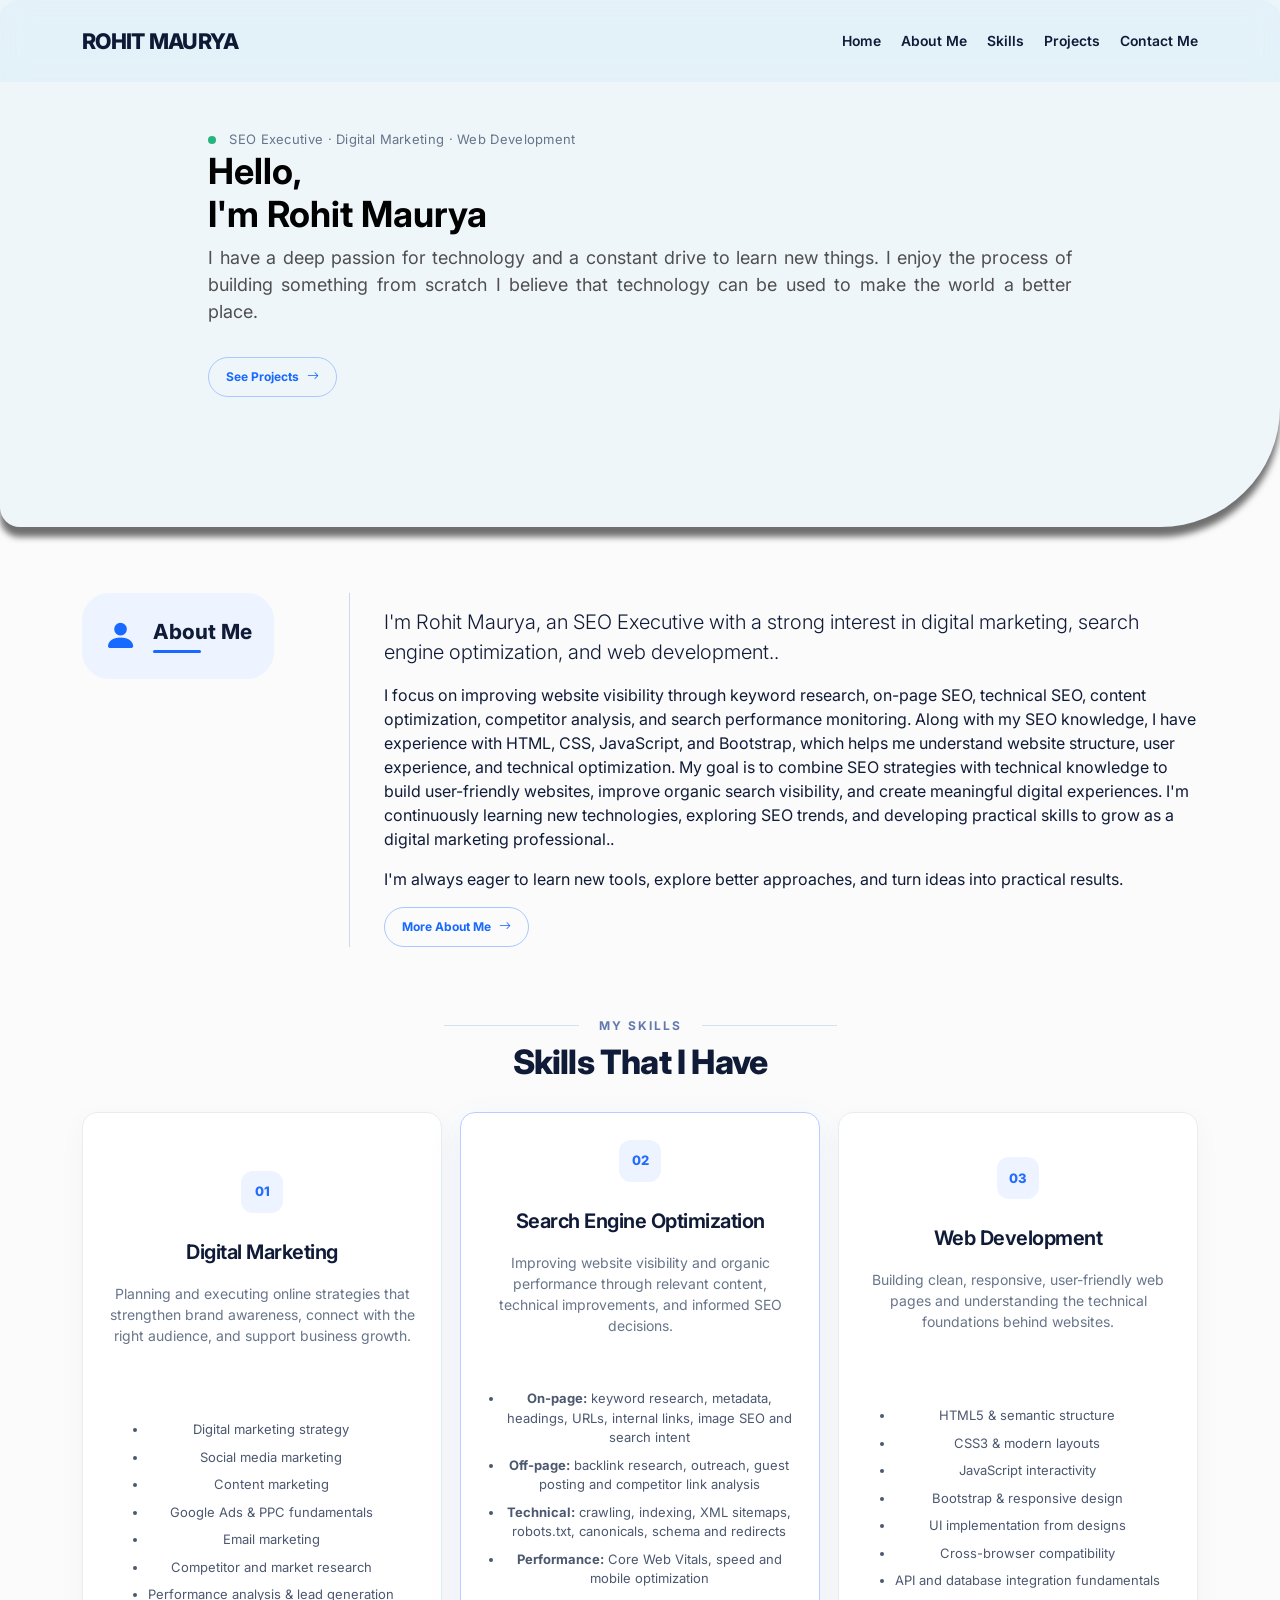
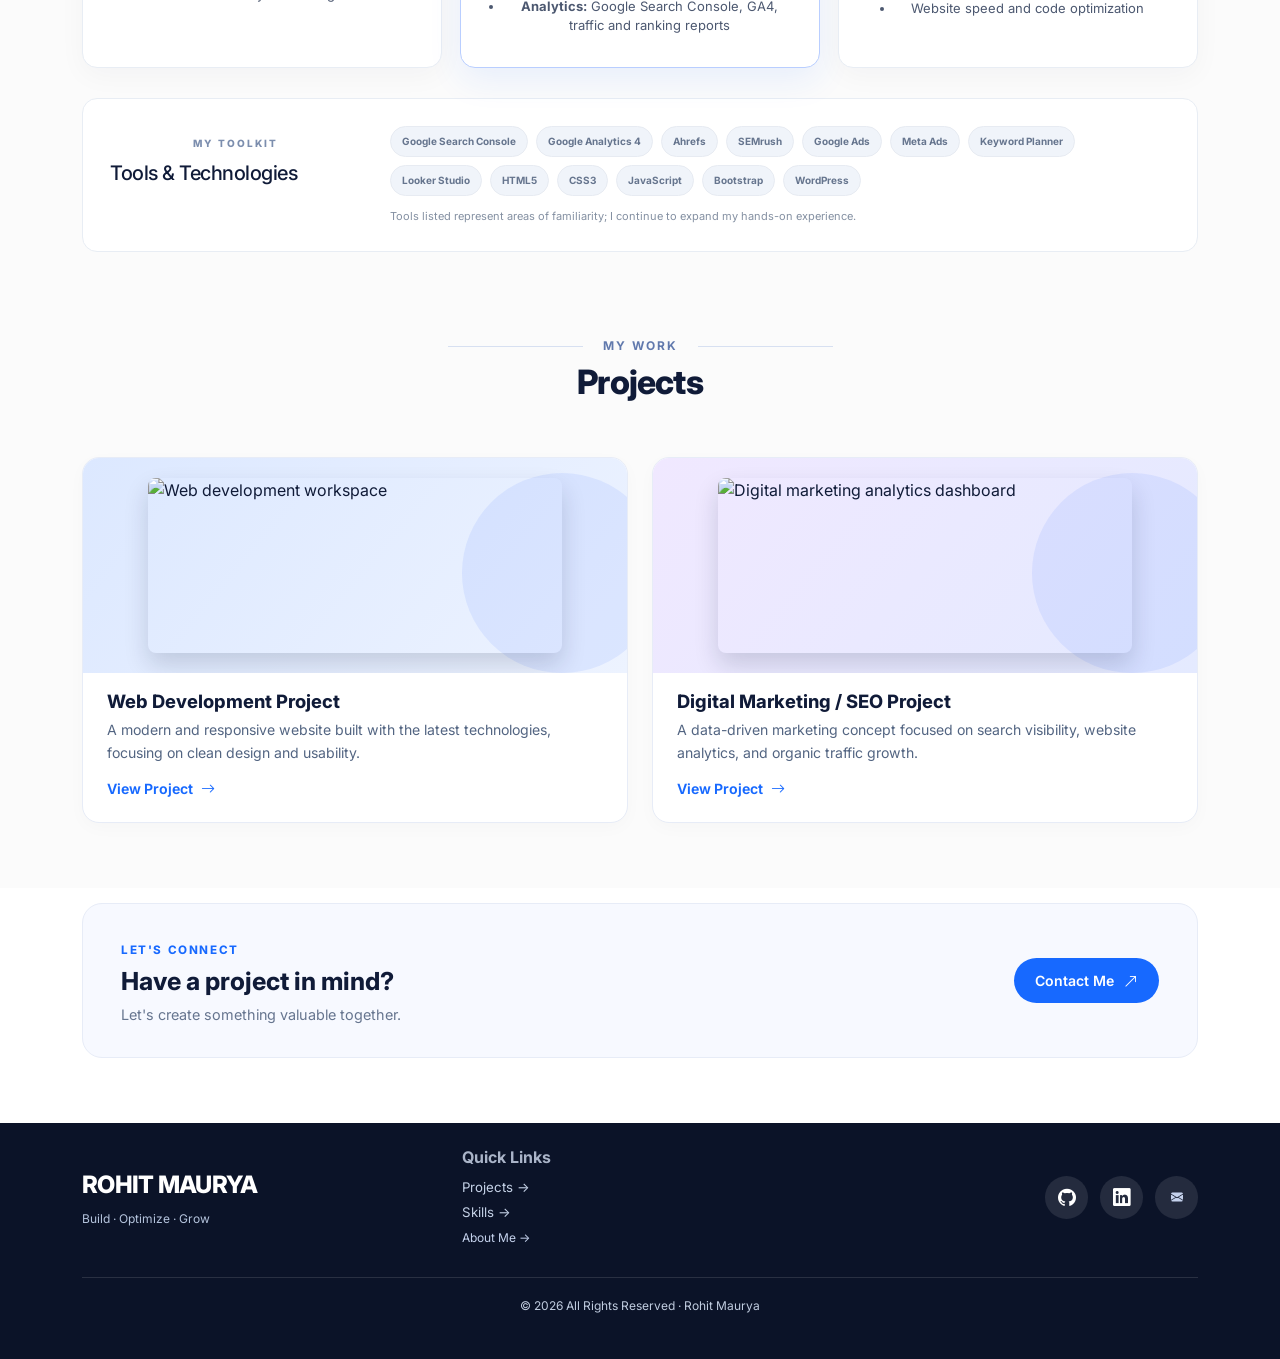
==== commit 138f36a9: "Add files via upload" ====
--- a/index.html
+++ b/index.html
@@ -10,7 +10,7 @@
 
     <!-- Meta Description -->
     <meta name="description"
-        content="Explore the portfolio of Rohit Maurya, an SEO Executive skilled in technical SEO, on-page SEO, digital marketing, web development and website optimization.">
+        content="Meet Rohit Maurya, an SEO Executive passionate about digital marketing, search engine optimization, and web development. Explore my skills and professional work.">
 
     <!-- Search Engine Indexing -->
     <meta name="robots" content="index, follow">
@@ -42,6 +42,9 @@
     <link href="https://fonts.googleapis.com/css2?family=Inter:wght@400;500;600;700;800&display=swap" rel="stylesheet">
     <!-- css -->
     <link rel="stylesheet" href="style.css">
+     <link rel="icon" type="image/png" href="/image/fav.svg"   >
+
+
 </head>
 
 <body>
@@ -267,9 +270,41 @@
       
   </main>
 
-  <footer class="footer">
-    <div class="container footer-inner"><a class="brand" href="#home">ROHIT MAURYA</a><p>© <span id="year"></span> Rohit Maurya. Built with curiosity and purpose.</p><a href="#home">Back to top ↑</a></div>
-  </footer>
+  <!-- Footer -->
+    <footer class="footer">
+        <div class="container">
+            <div class="row align-items-center gy-4">
+                <div class="col-md-4">
+                    <a class="footer-brand" href="#home">
+                        ROHIT <span>MAURYA</span>
+                    </a>
+                    <p class="footer-tagline">Build · Optimize · Grow</p>
+                </div>
+
+
+                <div class="col-md-4 footer-middle">
+                    <h3>Quick Links</h3>
+                    <a href="/projects.html">Projects →</a>
+                    <a href="/skill.html">Skills →</a>
+                    <a href="/aboutme.html">About Me →</a>
+                </div>
+
+                <div class="col-md-4">
+                    <div class="social-links">
+                        <a href="https://github.com/rohitmaurya06" aria-label="GitHub"><i class="bi bi-github"></i></a>
+                        <a href="#" aria-label="LinkedIn"><i class="bi bi-linkedin"></i></a>
+                        <a href="mailto:rohitmaurya0117@gmail.com" aria-label="Email">
+                            <i class="bi bi-envelope-fill"></i>
+                        </a>
+                    </div>
+                </div>
+            </div>
+
+            <div class="footer-bottom">
+                <p>© <span id="year"></span> All Rights Reserved · Rohit Maurya</p>
+            </div>
+        </div>
+    </footer>
     <script src="https://cdnjs.cloudflare.com/ajax/libs/animejs/4.5.0/anime.esm.min.js"
         integrity="sha512-Wr0/JdMQ70ZcJuGM00/sVJDfzeCWRFL+H7A8zTi1gIH6t5KwIFBi5yGyXAb1EV81yyJfOAC5cBMR56NZNC5a0g=="
         crossorigin="anonymous" referrerpolicy="no-referrer"></script>
--- a/style.css
+++ b/style.css
@@ -103,8 +103,10 @@
 /* HERO SECTION */
 /* herosection  */
 .herosection {
-   padding-top: 90px;
-   padding-bottom: 30px;
+  margin-top:auto;
+   padding: 50px 10%;
+   /* padding-top: 90px;
+   padding-bottom: 30px; */
     border-radius:  20px 20px 120px 20px;
     background-color: #1B98E00D;
     box-shadow: 0 10px 6px rgba(14, 13, 13, 0.584);
@@ -372,6 +374,7 @@
 .text-link:hover {
   gap: 13px;
   color: #064fc9;
+  color:whitesmoke
 }
 
 /* SECTION TITLES */
@@ -1176,4 +1179,395 @@
         transition: none
     }
 }
-/* media quries */+/* media quries */
+
+/* aboutme.html */
+.page-hero {
+   background: #eef6fb;
+   min-height: 340px;
+   margin-top:auto;
+   padding: 50px 10%;
+   border-radius: 0 0 76px 0;
+   box-shadow: 0 7px 5px rgba(18, 28, 48, .38);
+   display: flex;
+   align-items: center;
+ }
+
+ .hero-inner {
+   padding-top: 55px;
+   padding-bottom: 65px;
+ }
+
+ .eyebrow {
+   color: #71839a;
+   font-size: 12px;
+   margin-bottom: 12px;
+ }
+
+ .status-dot {
+   display: inline-block;
+   width: 7px;
+   height: 7px;
+   margin-right: 8px;
+   border-radius: 50%;
+   background: #25b88a;
+ }
+
+ .page-hero h1 {
+   font-size: clamp(38px, 5vw, 54px);
+   font-weight: 800;
+   letter-spacing: -2px;
+   margin: 0 0 12px;
+ }
+
+ /* .page-hero h1 span {
+   color: var(--blue);
+ } */
+
+ .hero-copy {
+   max-width: 690px;
+   color: #687891;
+   font-size: 15px;
+   line-height: 1.7;
+   margin-bottom: 22px;
+ }
+
+ .hero-btn {
+   font-size: 12px;
+   font-weight: 700;
+   padding: 10px 17px;
+   border-color: #a9c8ff;
+   color: var(--blue);
+ }
+
+ .hero-btn:hover {
+   background: var(--blue);
+   border-color: var(--blue);
+ }
+
+ .section-wrap {
+   padding: 72px 0 24px;
+ }
+
+ .about-section {
+   padding-top: 66px;
+ }
+
+ .section-label {
+   display: inline-flex;
+   align-items: center;
+   gap: 12px;
+   background: var(--pale-blue);
+   color: var(--ink);
+   border-radius: 20px;
+   padding: 17px 20px;
+   font-size: 13px;
+   font-weight: 800;
+   letter-spacing: .5px;
+ }
+
+ .label-icon {
+   display: grid;
+   place-items: center;
+   width: 28px;
+   height: 28px;
+   color: var(--blue);
+   background: white;
+   border-radius: 50%;
+   font-size: 12px;
+ }
+
+ .about-copy {
+   border-left: 1px solid #dce5f1;
+   padding-left: 28px;
+ }
+
+ .about-copy h2 {
+   font-size: 19px;
+   line-height: 1.55;
+   font-weight: 600;
+   margin: 0 0 15px;
+ }
+
+ .about-copy p {
+   color: #43516c;
+   font-size: 14px;
+   line-height: 1.75;
+   margin-bottom: 12px;
+ }
+
+ .section-heading {
+   text-align: center;
+   margin: 5px auto 30px;
+ }
+
+ .section-kicker {
+   display: flex;
+   align-items: center;
+   justify-content: center;
+   gap: 15px;
+   color: #7c8eae;
+   font-size: 10px;
+   font-weight: 800;
+   letter-spacing: 2px;
+   margin-bottom: 10px;
+ }
+
+ .section-kicker span {
+   width: 85px;
+   height: 1px;
+   background: #d9e2ef;
+ }
+
+ .section-heading h2 {
+   font-size: 30px;
+   font-weight: 800;
+   letter-spacing: -1px;
+   margin-bottom: 8px;
+ }
+
+ .section-subtitle {
+   color: var(--muted);
+   font-size: 13px;
+ }
+
+ .info-card,
+ .expertise-card {
+   background: #fff;
+   border: 1px solid #edf1f6;
+   border-radius: 15px;
+   padding: 28px 25px;
+   box-shadow: 0 8px 28px rgba(20, 38, 70, .035);
+   text-align: center;
+ }
+
+ .featured-card {
+   border-color: #d8e4ff;
+   box-shadow: 0 8px 28px rgba(36, 104, 255, .07);
+ }
+
+ .number-chip {
+   display: grid;
+   place-items: center;
+   width: 34px;
+   height: 34px;
+   margin: 0 auto 18px;
+   border-radius: 11px;
+   color: var(--blue);
+   background: var(--pale-blue);
+   font-size: 11px;
+   font-weight: 800;
+ }
+
+ .info-card h3,
+ .expertise-card h3 {
+   font-size: 17px;
+   font-weight: 700;
+   margin-bottom: 12px;
+ }
+
+ .info-card p,
+ .expertise-card p {
+   color: var(--muted);
+   font-size: 12px;
+   line-height: 1.7;
+   margin: 0;
+ }
+
+ .expertise-section {
+   padding-top: 60px;
+ }
+
+ .expertise-card {
+   text-align: left;
+   padding: 28px 25px;
+ }
+
+ .expertise-icon {
+   display: grid;
+   place-items: center;
+   width: 40px;
+   height: 40px;
+   border-radius: 12px;
+   color: var(--blue);
+   background: var(--pale-blue);
+   font-size: 20px;
+   font-weight: 700;
+   margin-bottom: 18px;
+ }
+
+ .expertise-card p {
+   min-height: 64px;
+   margin-bottom: 17px;
+ }
+
+ .expertise-card ul {
+   padding-left: 17px;
+   margin: 0;
+   color: #687891;
+   font-size: 11px;
+   line-height: 1.65;
+ }
+
+ .expertise-card li {
+   padding-left: 2px;
+   margin-bottom: 6px;
+ }
+
+ .expertise-card li::marker {
+   color: #52627d;
+ }
+
+ .expertise-card strong {
+   color: #35445f;
+ }
+
+ .toolkit-box {
+   display: grid;
+   grid-template-columns: 220px 1fr;
+   gap: 20px;
+   align-items: center;
+   margin-top: 25px;
+   padding: 25px;
+   background: white;
+   border: 1px solid #edf1f6;
+   border-radius: 15px;
+ }
+
+ .toolkit-intro span,
+ .blue-kicker {
+   color: var(--blue);
+   font-size: 10px;
+   font-weight: 800;
+   letter-spacing: 1.2px;
+ }
+
+ .toolkit-intro h3 {
+   font-size: 17px;
+   margin: 8px 0 0;
+ }
+
+ .tool-tags {
+   display: flex;
+   flex-wrap: wrap;
+   gap: 8px;
+ }
+
+ .tool-tags span {
+   border-radius: 20px;
+   background: #f0f4fa;
+   color: #66758e;
+   padding: 7px 11px;
+   font-size: 10px;
+   font-weight: 700;
+ }
+
+ .tool-tags small {
+   flex-basis: 100%;
+   color: #9aa6b8;
+   font-size: 10px;
+   margin-top: 5px;
+ }
+
+ .closing-section {
+   padding: 55px 0 65px;
+ }
+
+ .contact-banner {
+   display: flex;
+   justify-content: space-between;
+   align-items: center;
+   gap: 25px;
+   padding: 30px;
+   background: #f2f6ff;
+   border: 1px solid #e9efff;
+   border-radius: 18px;
+ }
+
+ .contact-banner h2 {
+   font-size: 23px;
+   font-weight: 800;
+   margin: 7px 0 5px;
+ }
+
+ .contact-banner p {
+   color: var(--muted);
+   font-size: 13px;
+   margin: 0;
+ }
+
+ .contact-btn {
+   padding: 12px 20px;
+   font-size: 12px;
+   font-weight: 700;
+   background: var(--blue);
+   border-color: var(--blue);
+ }
+
+ .site-footer {
+   background: #0c152d;
+   color: #fff;
+   padding: 23px 0;
+ }
+
+ .footer-brand {
+   color: white;
+   text-decoration: none;
+ }
+
+ .site-footer p {
+   color: #9eabc2;
+   font-size: 10px;
+   margin: 0;
+ }
+
+ .back-top {
+   color: #c4cde0;
+   text-decoration: none;
+   font-size: 10px;
+ }
+
+ .back-top:hover {
+   color: white;
+ }
+
+ @media (max-width: 767.98px) {
+   .page-hero {
+     min-height: auto;
+     border-radius: 0 0 42px 0;
+   }
+
+   .hero-inner {
+     padding-top: 55px;
+     padding-bottom: 55px;
+   }
+
+   .section-wrap {
+     padding-top: 50px;
+   }
+
+   .about-copy {
+     border-left: 0;
+     border-top: 1px solid #dce5f1;
+     padding: 22px 0 0;
+   }
+
+   .section-label {
+     margin-bottom: 2px;
+   }
+
+   .toolkit-box {
+     grid-template-columns: 1fr;
+   }
+
+   .contact-banner {
+     align-items: flex-start;
+     flex-direction: column;
+   }
+
+   .section-heading h2 {
+     font-size: 26px;
+   }
+ }
+/* aboutme.html */
+ 
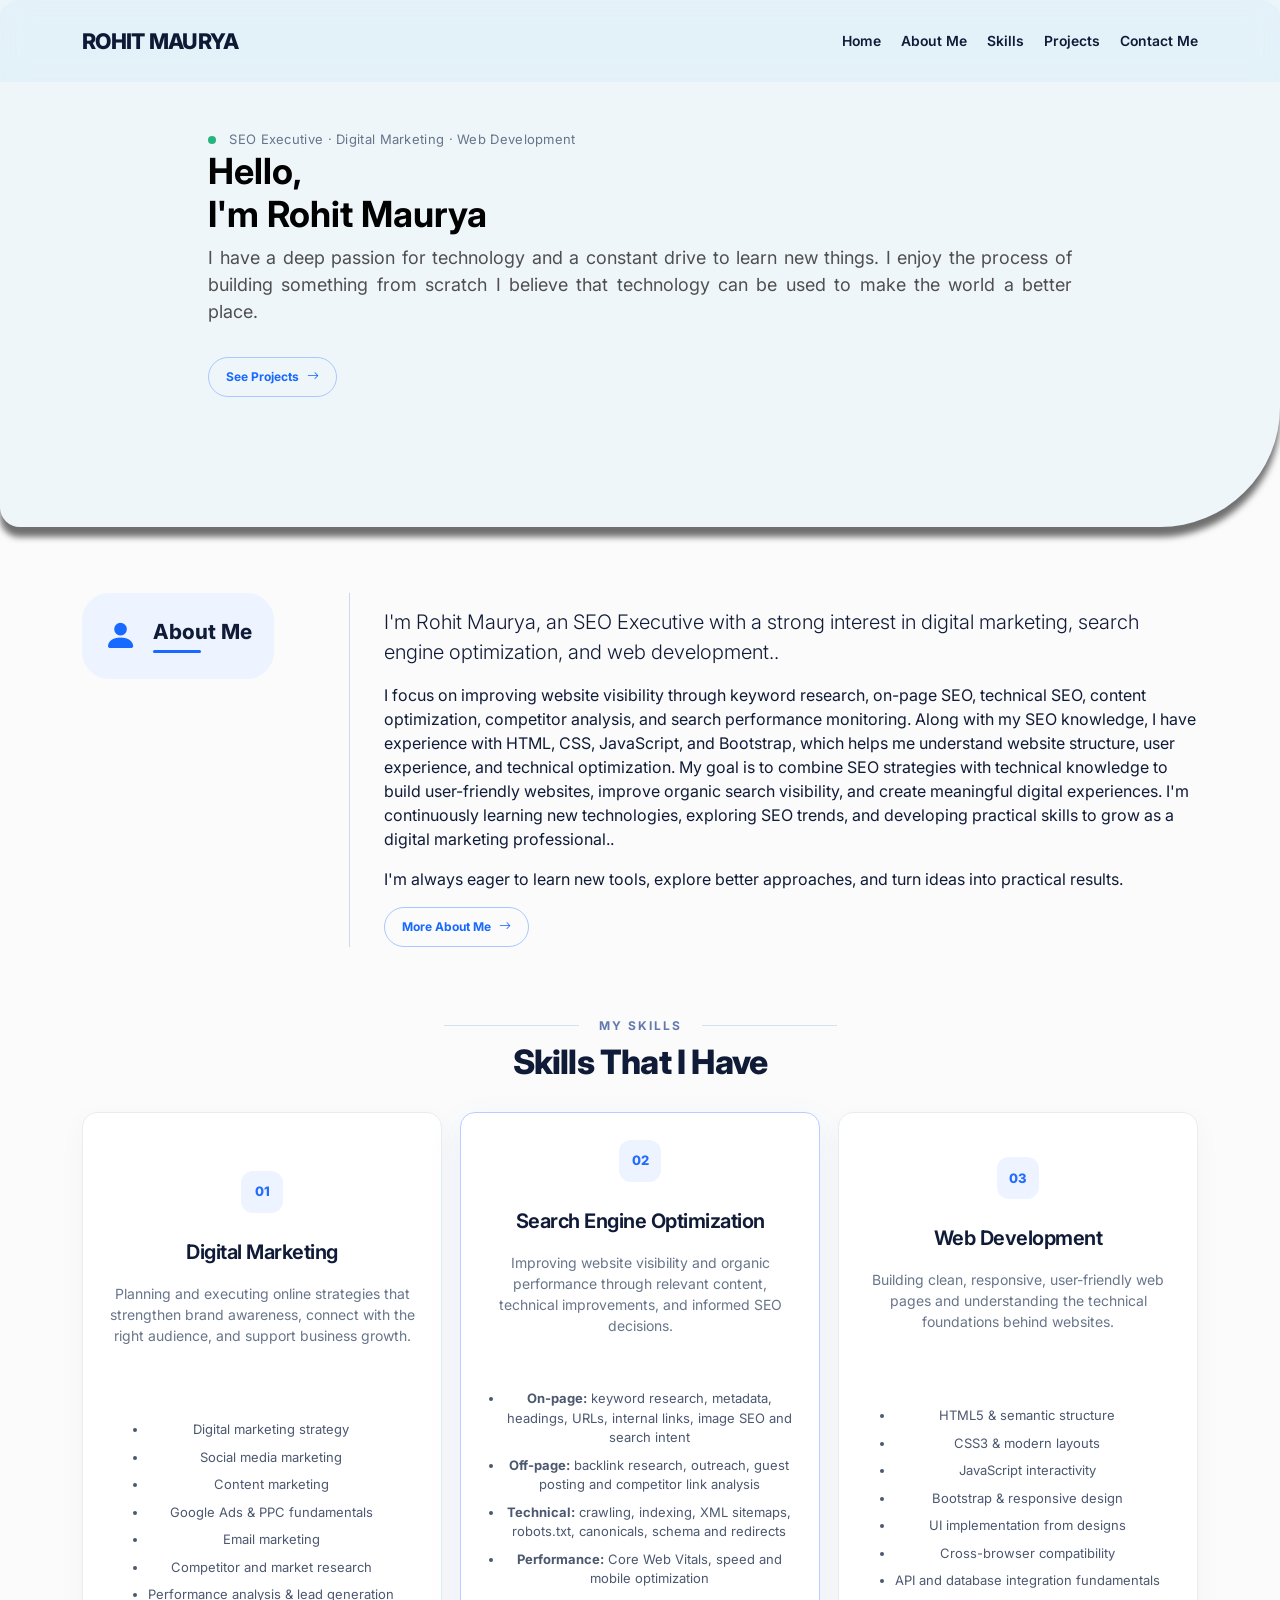
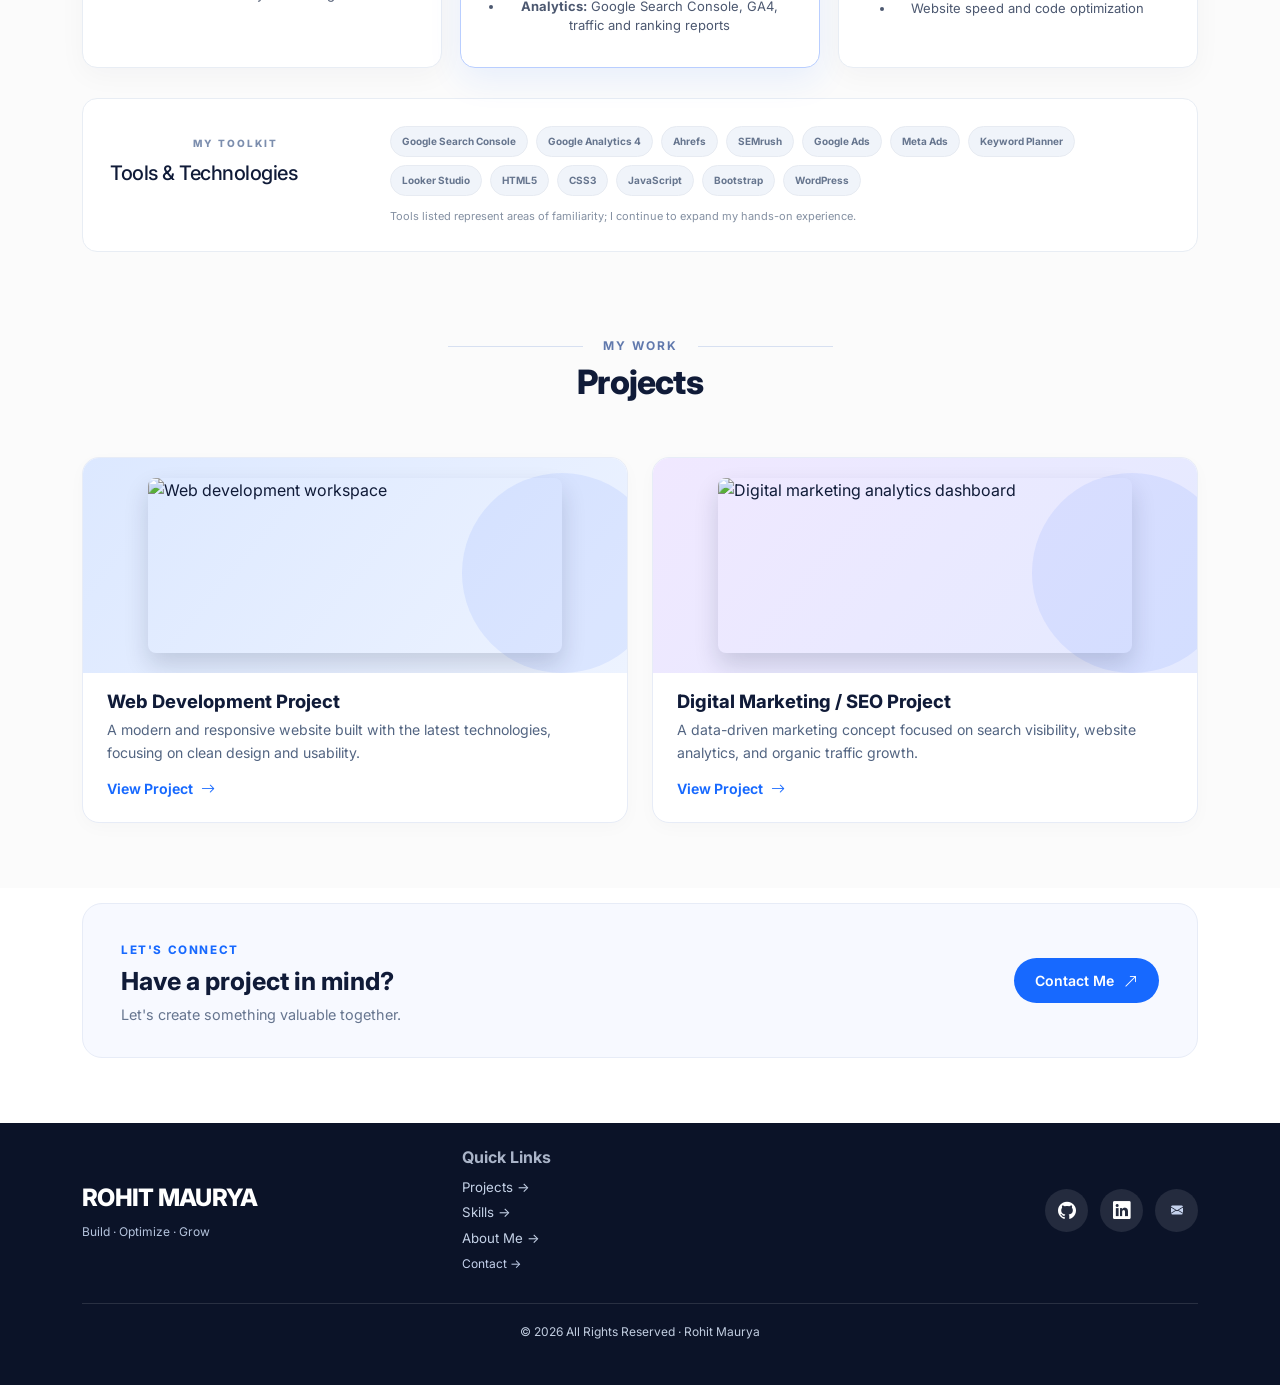
==== commit 922788c7: "Add files via upload" ====
--- a/index.html
+++ b/index.html
@@ -5,6 +5,15 @@
     <meta charset="UTF-8">
     <meta name="viewport" content="width=device-width, initial-scale=1.0">
 
+    <!-- google analytics -->
+    <script async src="https://www.googletagmanager.com/gtm.js?id=GTM-5DVDJTVV"></script>
+    <script>
+        window.dataLayer = window.dataLayer || [];
+        function gtag() { dataLayer.push(arguments); }
+        gtag('js', new Date());
+    </script>
+    <!-- google analytics -->
+
     <!-- SEO Title -->
     <title>Rohit Maurya | SEO Executive & Digital Marketing Professional</title>
 
@@ -22,14 +31,11 @@
     <meta name="author" content="Rohit Maurya">
 
     <!-- Open Graph / Social Sharing -->
-    <meta property="og:title"
-        content="Rohit Maurya | SEO Executive & Digital Marketing Professional">
-    <meta property="og:description"
-        content="Discover my work in SEO, digital marketing and web development.">
+    <meta property="og:title" content="Rohit Maurya | SEO Executive & Digital Marketing Professional">
+    <meta property="og:description" content="Discover my work in SEO, digital marketing and web development.">
     <meta property="og:url" content="https://rohitmaurya.co.in/">
     <meta property="og:type" content="website">
-    <meta property="og:image"
-        content="https://rohitmaurya.co.in/images/og-image.jpg">
+    <meta property="og:image" content="https://rohitmaurya.co.in/images/og-image.jpg">
 
     <!-- Theme -->
     <meta name="theme-color" content="#111827">
@@ -42,7 +48,7 @@
     <link href="https://fonts.googleapis.com/css2?family=Inter:wght@400;500;600;700;800&display=swap" rel="stylesheet">
     <!-- css -->
     <link rel="stylesheet" href="style.css">
-     <link rel="icon" type="image/png" href="/image/fav.svg"   >
+    <link rel="icon" type="image/png" href="/image/fav.svg">
 
 
 </head>
@@ -67,7 +73,7 @@
                     <li class="nav-item"><a class="nav-link" href="/aboutme.html">About Me</a></li>
                     <li class="nav-item"><a class="nav-link" href="/skill.html">Skills</a></li>
                     <li class="nav-item"><a class="nav-link" href="/projects.html">Projects</a></li>
-                    <li class="nav-item"><a class="nav-link" href="#contact">Contact Me</a></li>
+                    <li class="nav-item"><a class="nav-link" href="/contact.html">Contact Me</a></li>
                 </ul>
             </div>
         </div>
@@ -109,14 +115,19 @@
 
                     <div class="col-lg-9 about-content">
                         <p class="about-text">
-                        <p class="lead">I'm Rohit Maurya, an SEO Executive with a strong interest in digital marketing, search engine optimization, and web development..</p>
-                        <p>I focus on improving website visibility through keyword research, on-page SEO, technical SEO, content optimization, competitor analysis, and search performance monitoring.
-
-Along with my SEO knowledge, I have experience with HTML, CSS, JavaScript, and Bootstrap, which helps me understand website structure, user experience, and technical optimization.
-
-My goal is to combine SEO strategies with technical knowledge to build user-friendly websites, improve organic search visibility, and create meaningful digital experiences.
-
-I'm continuously learning new technologies, exploring SEO trends, and developing practical skills to grow as a digital marketing professional..</p>
+                        <p class="lead">I'm Rohit Maurya, an SEO Executive with a strong interest in digital marketing,
+                            search engine optimization, and web development..</p>
+                        <p>I focus on improving website visibility through keyword research, on-page SEO, technical SEO,
+                            content optimization, competitor analysis, and search performance monitoring.
+
+                            Along with my SEO knowledge, I have experience with HTML, CSS, JavaScript, and Bootstrap,
+                            which helps me understand website structure, user experience, and technical optimization.
+
+                            My goal is to combine SEO strategies with technical knowledge to build user-friendly
+                            websites, improve organic search visibility, and create meaningful digital experiences.
+
+                            I'm continuously learning new technologies, exploring SEO trends, and developing practical
+                            skills to grow as a digital marketing professional..</p>
                         <p>I'm always eager to learn new tools, explore better approaches, and turn ideas into practical
                             results.</p>
                         </p>
@@ -141,51 +152,69 @@
                 <h2 class="section-heading">Skills That I Have</h2>
 
                 <!--  -->
-                 <div class="skill-grid">
-          <article class="skill-card">
-            <div class="card-icon">01</div>
-            <h3>Digital Marketing</h3>
-            <p>Planning and executing online strategies that strengthen brand awareness, connect with the right audience, and support business growth.</p>
-            <ul>
-              <li>Digital marketing strategy</li><li>Social media marketing</li><li>Content marketing</li>
-              <li>Google Ads &amp; PPC fundamentals</li><li>Email marketing</li><li>Competitor and market research</li>
-              <li>Performance analysis &amp; lead generation</li>
-            </ul>
-          </article>
-          <article class="skill-card featured">
-            <div class="card-icon">02</div>
-            <h3>Search Engine Optimization</h3>
-            <p>Improving website visibility and organic performance through relevant content, technical improvements, and informed SEO decisions.</p>
-            <ul>
-              <li><strong>On-page:</strong> keyword research, metadata, headings, URLs, internal links, image SEO and search intent</li>
-              <li><strong>Off-page:</strong> backlink research, outreach, guest posting and competitor link analysis</li>
-              <li><strong>Technical:</strong> crawling, indexing, XML sitemaps, robots.txt, canonicals, schema and redirects</li>
-              <li><strong>Performance:</strong> Core Web Vitals, speed and mobile optimization</li>
-              <li><strong>Analytics:</strong> Google Search Console, GA4, traffic and ranking reports</li>
-            </ul>
-          </article>
-          <article class="skill-card">
-            <div class="card-icon">03</div>
-            <h3>Web Development</h3>
-            <p>Building clean, responsive, user-friendly web pages and understanding the technical foundations behind websites.</p>
-            <ul>
-              <li>HTML5 &amp; semantic structure</li><li>CSS3 &amp; modern layouts</li><li>JavaScript interactivity</li>
-              <li>Bootstrap &amp; responsive design</li><li>UI implementation from designs</li>
-              <li>Cross-browser compatibility</li><li>API and database integration fundamentals</li>
-              <li>Website speed and code optimization</li>
-            </ul>
-          </article>
-        </div>
-           <div class="tools-panel">
-          <div><p class="section-kicker">MY TOOLKIT</p><h3>Tools &amp; Technologies</h3></div>
-          <div class="tool-tags">
-            <span>Google Search Console</span><span>Google Analytics 4</span><span>Ahrefs</span>
-            <span>SEMrush</span><span>Google Ads</span><span>Meta Ads</span>
-            <span>Keyword Planner</span><span>Looker Studio</span><span>HTML5</span>
-            <span>CSS3</span><span>JavaScript</span><span>Bootstrap</span><span>WordPress</span>
-          </div>
-          <p class="tool-note">Tools listed represent areas of familiarity; I continue to expand my hands-on experience.</p>
-        </div>
+                <div class="skill-grid">
+                    <article class="skill-card">
+                        <div class="card-icon">01</div>
+                        <h3>Digital Marketing</h3>
+                        <p>Planning and executing online strategies that strengthen brand awareness, connect with the
+                            right audience, and support business growth.</p>
+                        <ul>
+                            <li>Digital marketing strategy</li>
+                            <li>Social media marketing</li>
+                            <li>Content marketing</li>
+                            <li>Google Ads &amp; PPC fundamentals</li>
+                            <li>Email marketing</li>
+                            <li>Competitor and market research</li>
+                            <li>Performance analysis &amp; lead generation</li>
+                        </ul>
+                    </article>
+                    <article class="skill-card featured">
+                        <div class="card-icon">02</div>
+                        <h3>Search Engine Optimization</h3>
+                        <p>Improving website visibility and organic performance through relevant content, technical
+                            improvements, and informed SEO decisions.</p>
+                        <ul>
+                            <li><strong>On-page:</strong> keyword research, metadata, headings, URLs, internal links,
+                                image SEO and search intent</li>
+                            <li><strong>Off-page:</strong> backlink research, outreach, guest posting and competitor
+                                link analysis</li>
+                            <li><strong>Technical:</strong> crawling, indexing, XML sitemaps, robots.txt, canonicals,
+                                schema and redirects</li>
+                            <li><strong>Performance:</strong> Core Web Vitals, speed and mobile optimization</li>
+                            <li><strong>Analytics:</strong> Google Search Console, GA4, traffic and ranking reports</li>
+                        </ul>
+                    </article>
+                    <article class="skill-card">
+                        <div class="card-icon">03</div>
+                        <h3>Web Development</h3>
+                        <p>Building clean, responsive, user-friendly web pages and understanding the technical
+                            foundations behind websites.</p>
+                        <ul>
+                            <li>HTML5 &amp; semantic structure</li>
+                            <li>CSS3 &amp; modern layouts</li>
+                            <li>JavaScript interactivity</li>
+                            <li>Bootstrap &amp; responsive design</li>
+                            <li>UI implementation from designs</li>
+                            <li>Cross-browser compatibility</li>
+                            <li>API and database integration fundamentals</li>
+                            <li>Website speed and code optimization</li>
+                        </ul>
+                    </article>
+                </div>
+                <div class="tools-panel">
+                    <div>
+                        <p class="section-kicker">MY TOOLKIT</p>
+                        <h3>Tools &amp; Technologies</h3>
+                    </div>
+                    <div class="tool-tags">
+                        <span>Google Search Console</span><span>Google Analytics 4</span><span>Ahrefs</span>
+                        <span>SEMrush</span><span>Google Ads</span><span>Meta Ads</span>
+                        <span>Keyword Planner</span><span>Looker Studio</span><span>HTML5</span>
+                        <span>CSS3</span><span>JavaScript</span><span>Bootstrap</span><span>WordPress</span>
+                    </div>
+                    <p class="tool-note">Tools listed represent areas of familiarity; I continue to expand my hands-on
+                        experience.</p>
+                </div>
                 <!--  -->
             </div>
         </section>
@@ -259,7 +288,7 @@
                         <p>Let's create something valuable together.</p>
                     </div>
 
-                    <a class="contact-button" href="mailto:rohitmaurya0117@gmail.com">
+                    <a class="contact-button" href="/contact.html">
                         Contact Me <i class="bi bi-arrow-up-right"></i>
                     </a>
                 </div>
@@ -267,15 +296,15 @@
         </section>
     </main>
 
-      
-  </main>
-
-  <!-- Footer -->
+
+    </main>
+
+    <!-- Footer -->
     <footer class="footer">
         <div class="container">
             <div class="row align-items-center gy-4">
                 <div class="col-md-4">
-                    <a class="footer-brand" href="#home">
+                    <a class="footer-brand" href="/index.html">
                         ROHIT <span>MAURYA</span>
                     </a>
                     <p class="footer-tagline">Build · Optimize · Grow</p>
@@ -287,6 +316,7 @@
                     <a href="/projects.html">Projects →</a>
                     <a href="/skill.html">Skills →</a>
                     <a href="/aboutme.html">About Me →</a>
+                    <a href="/contact.html">Contact →</a>
                 </div>
 
                 <div class="col-md-4">
@@ -305,11 +335,9 @@
             </div>
         </div>
     </footer>
-    <script src="https://cdnjs.cloudflare.com/ajax/libs/animejs/4.5.0/anime.esm.min.js"
-        integrity="sha512-Wr0/JdMQ70ZcJuGM00/sVJDfzeCWRFL+H7A8zTi1gIH6t5KwIFBi5yGyXAb1EV81yyJfOAC5cBMR56NZNC5a0g=="
-        crossorigin="anonymous" referrerpolicy="no-referrer"></script>
+     <!-- Footer -->
     <script src="https://cdn.jsdelivr.net/npm/bootstrap@5.3.3/dist/js/bootstrap.bundle.min.js"></script>
     <script src="script.js"></script>
 </body>
 
-</html>
+</html>
--- a/style.css
+++ b/style.css
@@ -1570,4 +1570,18 @@
    }
  }
 /* aboutme.html */
- + 
+/* contact.html  */
+.contact-form {
+    padding-top: 8%;
+    padding-bottom: 65px;
+     
+}
+/* contact.html  */
+@media (max-width: 767.98px) {
+    .contact-form {
+        padding-top: 15%;
+        padding-bottom: 65px;
+         
+    }
+}
